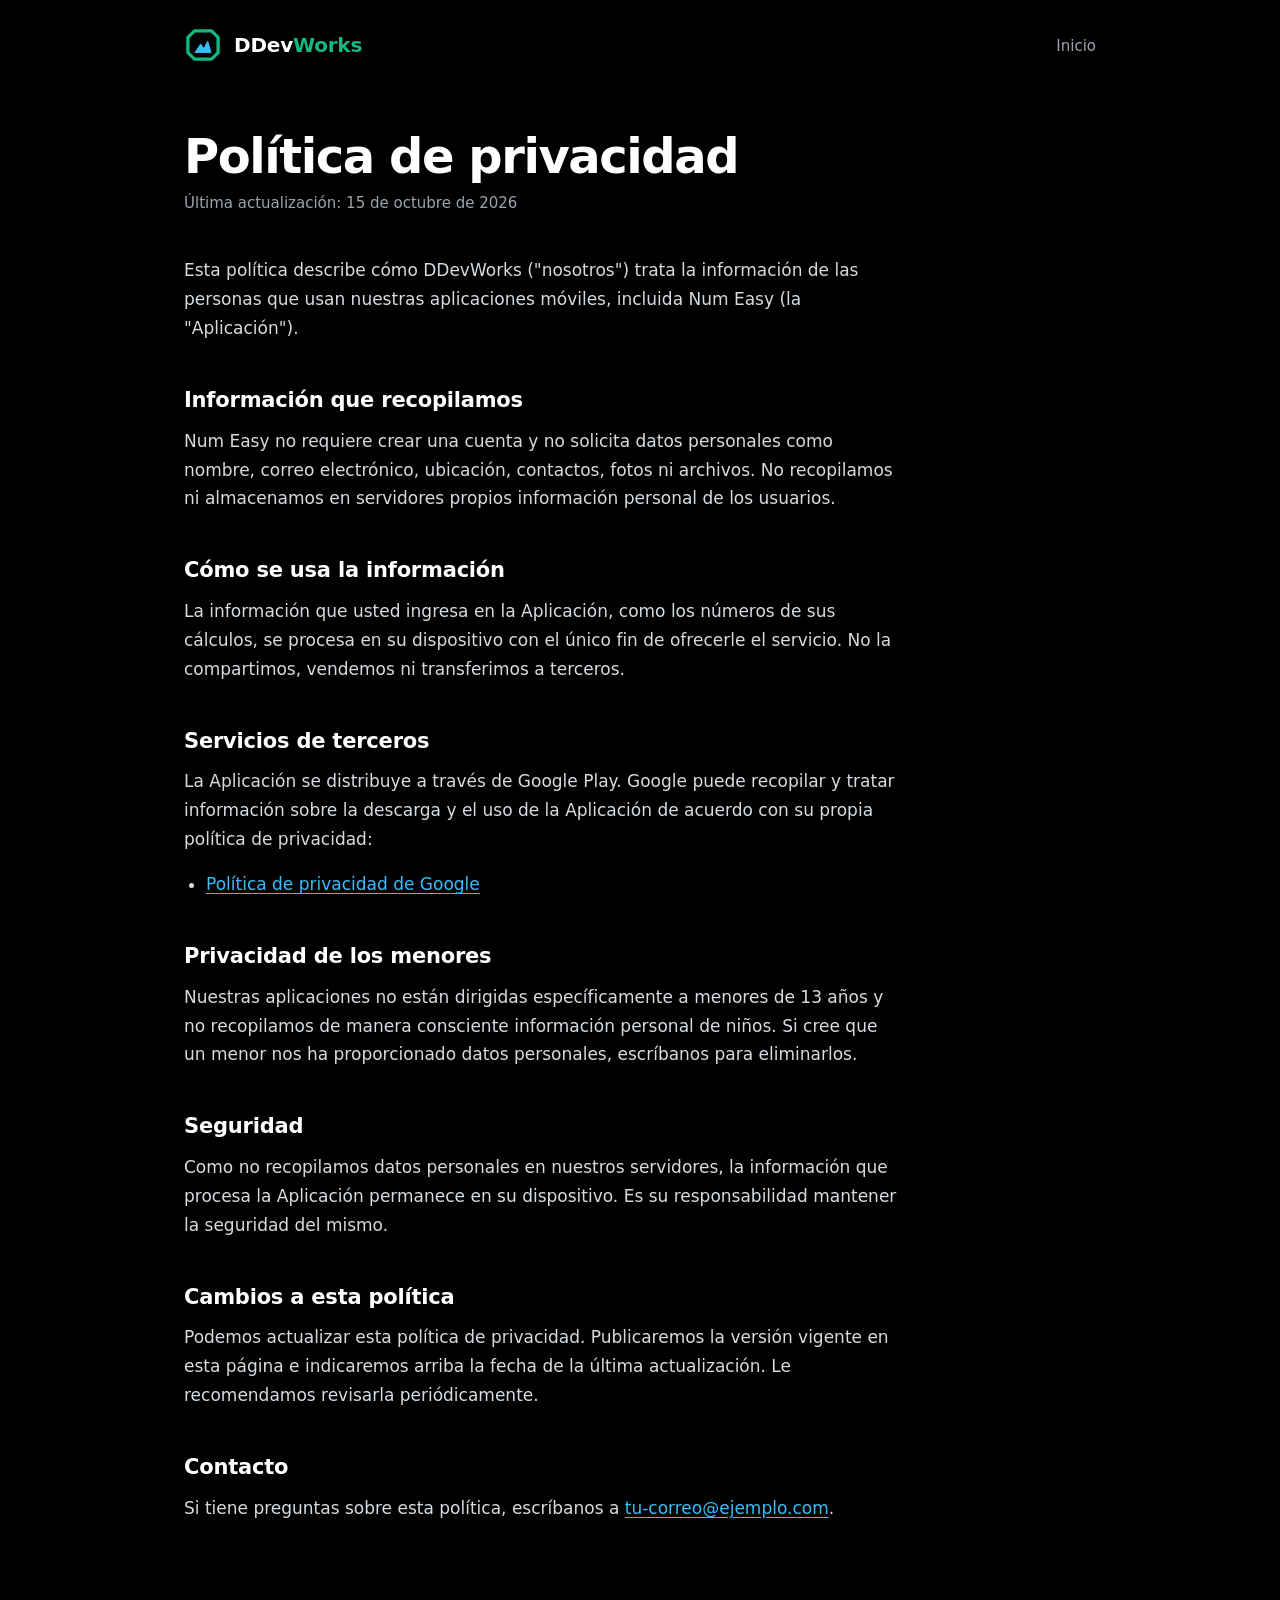
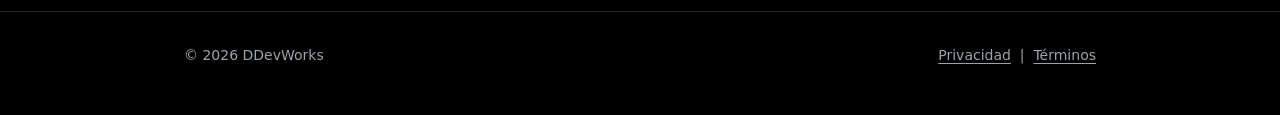
==== privacy.html @ 54e8f59b "Add files via upload" ====
<!DOCTYPE html>
<html lang="es">
<head>
<meta charset="utf-8">
<meta name="viewport" content="width=device-width, initial-scale=1">
<title>Política de privacidad | DDevWorks</title>
<meta name="description" content="Política de privacidad de las aplicaciones de DDevWorks, incluida Num Easy.">
<meta name="theme-color" content="#000000">
<link rel="icon" href="data:image/svg+xml,%3Csvg xmlns='http://www.w3.org/2000/svg' viewBox='-40 -36 80 72'%3E%3Crect x='-40' y='-36' width='80' height='72' fill='%23000'/%3E%3Cpath d='M-18,-30 H18 L32,-16 V16 L18,30 H-18 L-32,16 V-16 Z' fill='none' stroke='%2310B981' stroke-width='7' stroke-linejoin='round'/%3E%3Cpath d='M-17,16 L-5,-2 L2,8 L10,-8 L17,16 Z' fill='%2338BDF8' stroke='%2338BDF8' stroke-width='2' stroke-linejoin='round'/%3E%3C/svg%3E">
<style>
:root{--bg:#000;--fg:#fff;--muted:#9ba3ab;--em:#10B981;--sky:#38BDF8;--line:#23272b}
*{box-sizing:border-box}
html{-webkit-text-size-adjust:100%}
body{margin:0;background:var(--bg);color:var(--fg);font:17px/1.7 system-ui,-apple-system,"Segoe UI",Roboto,"Helvetica Neue",Arial,sans-serif}
a{color:var(--sky);text-underline-offset:3px}
a:focus-visible{outline:2px solid var(--sky);outline-offset:3px}
.wrap{max-width:960px;margin:0 auto;padding:0 24px}
header .wrap{display:flex;align-items:center;justify-content:space-between;gap:16px;padding-top:28px;padding-bottom:28px}
.brand{display:flex;align-items:center;gap:12px;color:var(--fg);text-decoration:none;font-weight:700;font-size:20px;letter-spacing:-.01em}
.brand b{color:var(--em);font-weight:700}
.brand svg{width:38px;height:34px;flex:none}
nav a{color:var(--muted);text-decoration:none;font-size:15px}
nav a:hover{color:var(--fg)}
article{max-width:720px;padding:40px 0 72px}
h1{margin:0 0 8px;font-size:clamp(32px,6vw,48px);line-height:1.1;letter-spacing:-.03em}
.date{margin:0 0 40px;color:var(--muted);font-size:15px}
h2{margin:40px 0 8px;font-size:21px;letter-spacing:-.01em}
p,ul{margin:0 0 16px;color:#d6dbe0}
ul{padding-left:22px}
li{margin-bottom:6px}
footer{border-top:1px solid var(--line);padding:32px 0 48px;color:var(--muted);font-size:14px}
footer .wrap{display:flex;flex-wrap:wrap;justify-content:space-between;gap:12px 24px}
footer a{color:var(--muted)}
footer a:hover{color:var(--fg)}
</style>
</head>
<body>

<header>
  <div class="wrap">
    <a class="brand" href="index.html" aria-label="DDevWorks, inicio">
      <svg viewBox="-40 -36 80 72" aria-hidden="true"><path d="M-18,-30 H18 L32,-16 V16 L18,30 H-18 L-32,16 V-16 Z" fill="none" stroke="#10B981" stroke-width="7" stroke-linejoin="round"/><path d="M-17,16 L-5,-2 L2,8 L10,-8 L17,16 Z" fill="#38BDF8" stroke="#38BDF8" stroke-width="2" stroke-linejoin="round"/></svg>
      <span>DDev<b>Works</b></span>
    </a>
    <nav aria-label="Principal"><a href="index.html">Inicio</a></nav>
  </div>
</header>

<main class="wrap">
<article>
  <h1>Política de privacidad</h1>
  <p class="date">Última actualización: 15 de octubre de 2026</p>

  <p>Esta política describe cómo DDevWorks ("nosotros") trata la información de las personas que usan nuestras aplicaciones móviles, incluida Num Easy (la "Aplicación").</p>

  <h2>Información que recopilamos</h2>
  <p>Num Easy no requiere crear una cuenta y no solicita datos personales como nombre, correo electrónico, ubicación, contactos, fotos ni archivos. No recopilamos ni almacenamos en servidores propios información personal de los usuarios.</p>

  <h2>Cómo se usa la información</h2>
  <p>La información que usted ingresa en la Aplicación, como los números de sus cálculos, se procesa en su dispositivo con el único fin de ofrecerle el servicio. No la compartimos, vendemos ni transferimos a terceros.</p>

  <h2>Servicios de terceros</h2>
  <p>La Aplicación se distribuye a través de Google Play. Google puede recopilar y tratar información sobre la descarga y el uso de la Aplicación de acuerdo con su propia política de privacidad:</p>
  <ul>
    <li><a href="https://policies.google.com/privacy" rel="noopener">Política de privacidad de Google</a></li>
  </ul>

  <h2>Privacidad de los menores</h2>
  <p>Nuestras aplicaciones no están dirigidas específicamente a menores de 13 años y no recopilamos de manera consciente información personal de niños. Si cree que un menor nos ha proporcionado datos personales, escríbanos para eliminarlos.</p>

  <h2>Seguridad</h2>
  <p>Como no recopilamos datos personales en nuestros servidores, la información que procesa la Aplicación permanece en su dispositivo. Es su responsabilidad mantener la seguridad del mismo.</p>

  <h2>Cambios a esta política</h2>
  <p>Podemos actualizar esta política de privacidad. Publicaremos la versión vigente en esta página e indicaremos arriba la fecha de la última actualización. Le recomendamos revisarla periódicamente.</p>

  <h2>Contacto</h2>
  <p>Si tiene preguntas sobre esta política, escríbanos a <a href="mailto:tu-correo@ejemplo.com">tu-correo@ejemplo.com</a>.</p>
</article>
</main>

<footer>
  <div class="wrap">
    <span>&copy; 2026 DDevWorks</span>
    <span><a href="privacy.html">Privacidad</a> &nbsp;|&nbsp; <a href="terms.html">Términos</a></span>
  </div>
</footer>

</body>
</html>
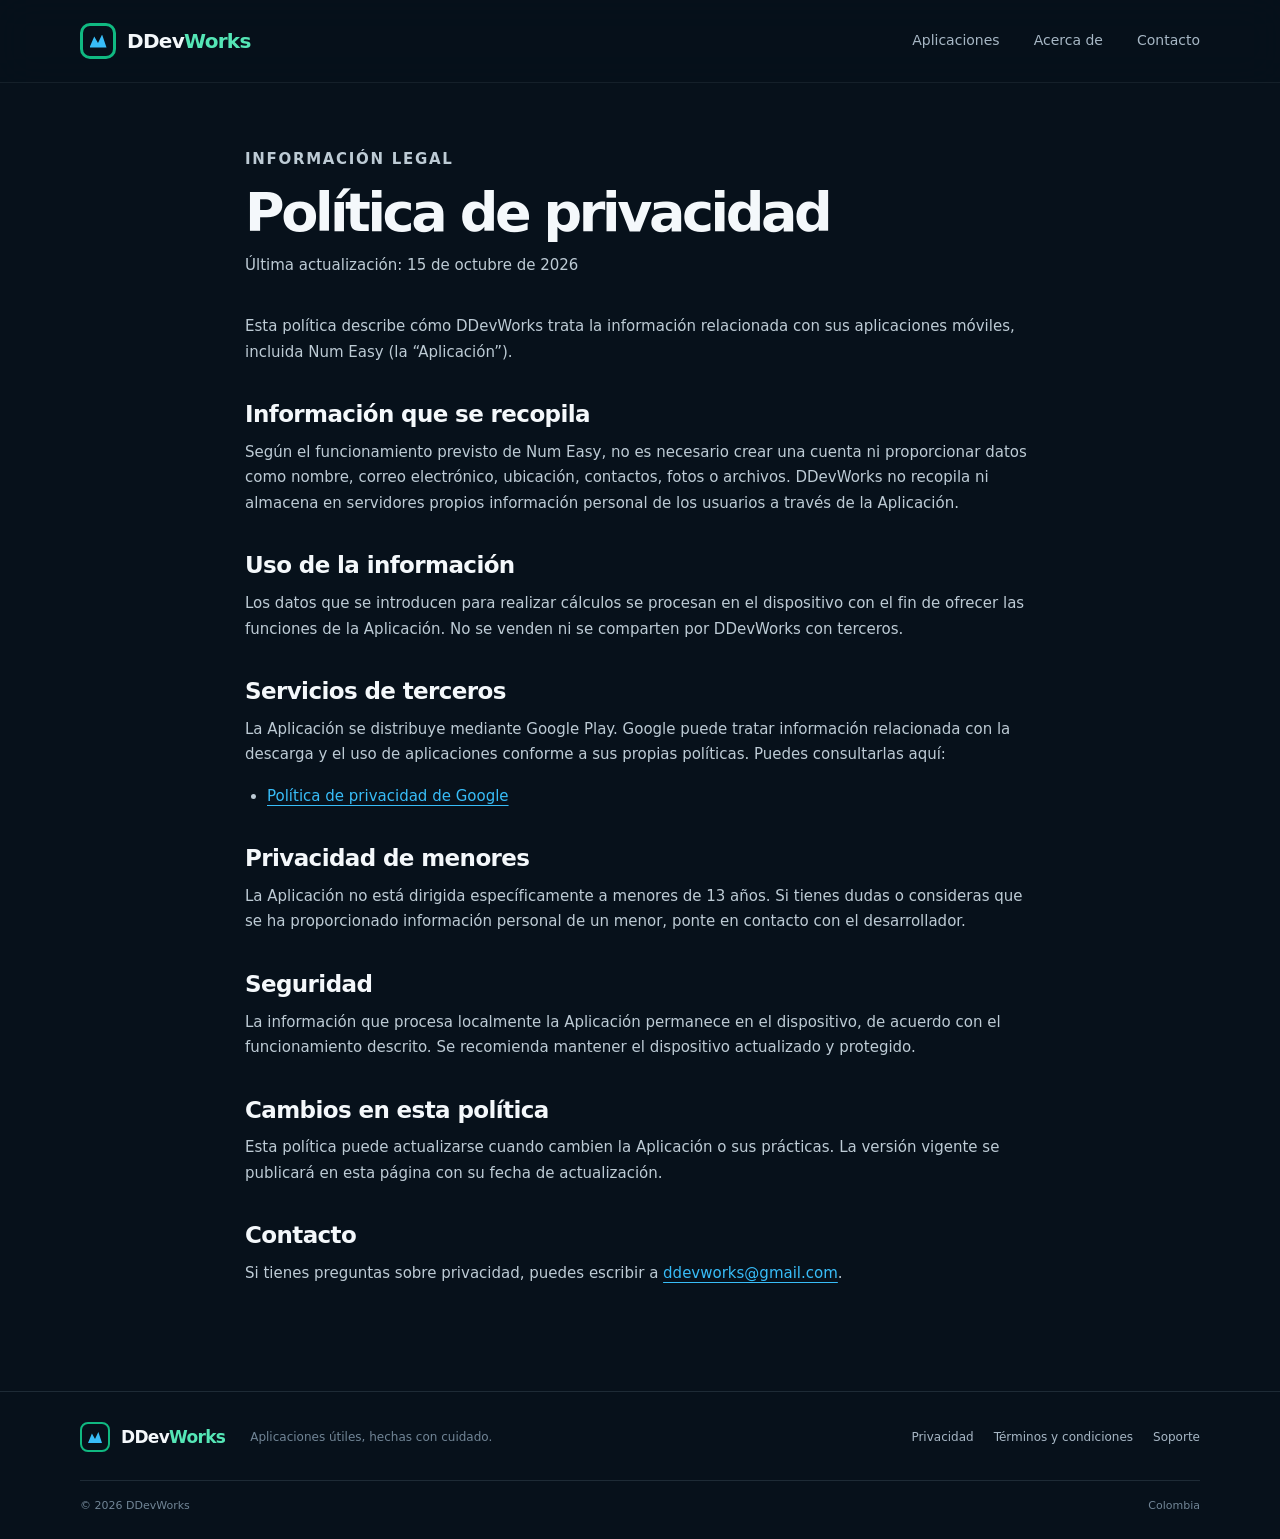
==== commit 1bd4b993: "Add files via upload" ====
--- a/privacy.html
+++ b/privacy.html
@@ -1,90 +1,42 @@
-<!DOCTYPE html>
+<!doctype html>
 <html lang="es">
 <head>
-<meta charset="utf-8">
-<meta name="viewport" content="width=device-width, initial-scale=1">
-<title>Política de privacidad | DDevWorks</title>
-<meta name="description" content="Política de privacidad de las aplicaciones de DDevWorks, incluida Num Easy.">
-<meta name="theme-color" content="#000000">
-<link rel="icon" href="data:image/svg+xml,%3Csvg xmlns='http://www.w3.org/2000/svg' viewBox='-40 -36 80 72'%3E%3Crect x='-40' y='-36' width='80' height='72' fill='%23000'/%3E%3Cpath d='M-18,-30 H18 L32,-16 V16 L18,30 H-18 L-32,16 V-16 Z' fill='none' stroke='%2310B981' stroke-width='7' stroke-linejoin='round'/%3E%3Cpath d='M-17,16 L-5,-2 L2,8 L10,-8 L17,16 Z' fill='%2338BDF8' stroke='%2338BDF8' stroke-width='2' stroke-linejoin='round'/%3E%3C/svg%3E">
-<style>
-:root{--bg:#000;--fg:#fff;--muted:#9ba3ab;--em:#10B981;--sky:#38BDF8;--line:#23272b}
-*{box-sizing:border-box}
-html{-webkit-text-size-adjust:100%}
-body{margin:0;background:var(--bg);color:var(--fg);font:17px/1.7 system-ui,-apple-system,"Segoe UI",Roboto,"Helvetica Neue",Arial,sans-serif}
-a{color:var(--sky);text-underline-offset:3px}
-a:focus-visible{outline:2px solid var(--sky);outline-offset:3px}
-.wrap{max-width:960px;margin:0 auto;padding:0 24px}
-header .wrap{display:flex;align-items:center;justify-content:space-between;gap:16px;padding-top:28px;padding-bottom:28px}
-.brand{display:flex;align-items:center;gap:12px;color:var(--fg);text-decoration:none;font-weight:700;font-size:20px;letter-spacing:-.01em}
-.brand b{color:var(--em);font-weight:700}
-.brand svg{width:38px;height:34px;flex:none}
-nav a{color:var(--muted);text-decoration:none;font-size:15px}
-nav a:hover{color:var(--fg)}
-article{max-width:720px;padding:40px 0 72px}
-h1{margin:0 0 8px;font-size:clamp(32px,6vw,48px);line-height:1.1;letter-spacing:-.03em}
-.date{margin:0 0 40px;color:var(--muted);font-size:15px}
-h2{margin:40px 0 8px;font-size:21px;letter-spacing:-.01em}
-p,ul{margin:0 0 16px;color:#d6dbe0}
-ul{padding-left:22px}
-li{margin-bottom:6px}
-footer{border-top:1px solid var(--line);padding:32px 0 48px;color:var(--muted);font-size:14px}
-footer .wrap{display:flex;flex-wrap:wrap;justify-content:space-between;gap:12px 24px}
-footer a{color:var(--muted)}
-footer a:hover{color:var(--fg)}
-</style>
+  <meta charset="utf-8">
+  <meta name="viewport" content="width=device-width, initial-scale=1">
+  <meta name="theme-color" content="#07111b">
+  <meta name="description" content="Política de privacidad de Num Easy y DDevWorks.">
+  <title>Política de privacidad — DDevWorks</title>
+  <link rel="icon" href="assets/img/favicon.svg" type="image/svg+xml">
+  <link rel="stylesheet" href="assets/css/styles.css">
+  <script src="assets/js/main.js" defer></script>
 </head>
 <body>
-
-<header>
-  <div class="wrap">
-    <a class="brand" href="index.html" aria-label="DDevWorks, inicio">
-      <svg viewBox="-40 -36 80 72" aria-hidden="true"><path d="M-18,-30 H18 L32,-16 V16 L18,30 H-18 L-32,16 V-16 Z" fill="none" stroke="#10B981" stroke-width="7" stroke-linejoin="round"/><path d="M-17,16 L-5,-2 L2,8 L10,-8 L17,16 Z" fill="#38BDF8" stroke="#38BDF8" stroke-width="2" stroke-linejoin="round"/></svg>
-      <span>DDev<b>Works</b></span>
-    </a>
-    <nav aria-label="Principal"><a href="index.html">Inicio</a></nav>
-  </div>
-</header>
-
-<main class="wrap">
-<article>
-  <h1>Política de privacidad</h1>
-  <p class="date">Última actualización: 15 de octubre de 2026</p>
-
-  <p>Esta política describe cómo DDevWorks ("nosotros") trata la información de las personas que usan nuestras aplicaciones móviles, incluida Num Easy (la "Aplicación").</p>
-
-  <h2>Información que recopilamos</h2>
-  <p>Num Easy no requiere crear una cuenta y no solicita datos personales como nombre, correo electrónico, ubicación, contactos, fotos ni archivos. No recopilamos ni almacenamos en servidores propios información personal de los usuarios.</p>
-
-  <h2>Cómo se usa la información</h2>
-  <p>La información que usted ingresa en la Aplicación, como los números de sus cálculos, se procesa en su dispositivo con el único fin de ofrecerle el servicio. No la compartimos, vendemos ni transferimos a terceros.</p>
-
-  <h2>Servicios de terceros</h2>
-  <p>La Aplicación se distribuye a través de Google Play. Google puede recopilar y tratar información sobre la descarga y el uso de la Aplicación de acuerdo con su propia política de privacidad:</p>
-  <ul>
-    <li><a href="https://policies.google.com/privacy" rel="noopener">Política de privacidad de Google</a></li>
-  </ul>
-
-  <h2>Privacidad de los menores</h2>
-  <p>Nuestras aplicaciones no están dirigidas específicamente a menores de 13 años y no recopilamos de manera consciente información personal de niños. Si cree que un menor nos ha proporcionado datos personales, escríbanos para eliminarlos.</p>
-
-  <h2>Seguridad</h2>
-  <p>Como no recopilamos datos personales en nuestros servidores, la información que procesa la Aplicación permanece en su dispositivo. Es su responsabilidad mantener la seguridad del mismo.</p>
-
-  <h2>Cambios a esta política</h2>
-  <p>Podemos actualizar esta política de privacidad. Publicaremos la versión vigente en esta página e indicaremos arriba la fecha de la última actualización. Le recomendamos revisarla periódicamente.</p>
-
-  <h2>Contacto</h2>
-  <p>Si tiene preguntas sobre esta política, escríbanos a <a href="mailto:tu-correo@ejemplo.com">tu-correo@ejemplo.com</a>.</p>
-</article>
-</main>
-
-<footer>
-  <div class="wrap">
-    <span>&copy; 2026 DDevWorks</span>
-    <span><a href="privacy.html">Privacidad</a> &nbsp;|&nbsp; <a href="terms.html">Términos</a></span>
-  </div>
-</footer>
-
+  <a class="skip-link" href="#contenido">Saltar al contenido</a>
+  <header class="site-header"><div class="container header-inner">
+    <a class="brand" href="index.html"><span class="brand-mark" aria-hidden="true"><span></span></span><span>DDev<span class="brand-accent">Works</span></span></a>
+    <button class="menu-toggle" type="button" aria-expanded="false" aria-controls="site-nav"><span class="sr-only">Abrir menú</span><span class="menu-lines" aria-hidden="true"></span></button>
+    <nav class="site-nav" id="site-nav" aria-label="Navegación principal"><a href="index.html#aplicaciones">Aplicaciones</a><a href="index.html#acerca">Acerca de</a><a href="index.html#contacto">Contacto</a></nav>
+  </div></header>
+  <main id="contenido" class="page-main"><div class="container"><article class="legal-article">
+    <p class="eyebrow">INFORMACIÓN LEGAL</p><h1>Política de privacidad</h1>
+    <p class="legal-date">Última actualización: 15 de octubre de 2026</p>
+    <p>Esta política describe cómo DDevWorks trata la información relacionada con sus aplicaciones móviles, incluida Num Easy (la “Aplicación”).</p>
+    <h2>Información que se recopila</h2>
+    <p>Según el funcionamiento previsto de Num Easy, no es necesario crear una cuenta ni proporcionar datos como nombre, correo electrónico, ubicación, contactos, fotos o archivos. DDevWorks no recopila ni almacena en servidores propios información personal de los usuarios a través de la Aplicación.</p>
+    <h2>Uso de la información</h2>
+    <p>Los datos que se introducen para realizar cálculos se procesan en el dispositivo con el fin de ofrecer las funciones de la Aplicación. No se venden ni se comparten por DDevWorks con terceros.</p>
+    <h2>Servicios de terceros</h2>
+    <p>La Aplicación se distribuye mediante Google Play. Google puede tratar información relacionada con la descarga y el uso de aplicaciones conforme a sus propias políticas. Puedes consultarlas aquí:</p>
+    <ul><li><a href="https://policies.google.com/privacy" target="_blank" rel="noopener noreferrer">Política de privacidad de Google</a></li></ul>
+    <h2>Privacidad de menores</h2>
+    <p>La Aplicación no está dirigida específicamente a menores de 13 años. Si tienes dudas o consideras que se ha proporcionado información personal de un menor, ponte en contacto con el desarrollador.</p>
+    <h2>Seguridad</h2>
+    <p>La información que procesa localmente la Aplicación permanece en el dispositivo, de acuerdo con el funcionamiento descrito. Se recomienda mantener el dispositivo actualizado y protegido.</p>
+    <h2>Cambios en esta política</h2>
+    <p>Esta política puede actualizarse cuando cambien la Aplicación o sus prácticas. La versión vigente se publicará en esta página con su fecha de actualización.</p>
+    <h2>Contacto</h2>
+    <p>Si tienes preguntas sobre privacidad, puedes escribir a <a href="mailto:ddevworks@gmail.com">ddevworks@gmail.com</a>.</p>
+  </article></div></main>
+  <footer class="site-footer"><div class="container footer-main"><a class="brand footer-brand" href="index.html"><span class="brand-mark" aria-hidden="true"><span></span></span><span>DDev<span class="brand-accent">Works</span></span></a><p>Aplicaciones útiles, hechas con cuidado.</p><nav aria-label="Enlaces legales"><a href="privacy.html">Privacidad</a><a href="terms.html">Términos y condiciones</a><a href="mailto:ddevworks@gmail.com">Soporte</a></nav></div><div class="container footer-bottom"><span>© <span data-current-year>2026</span> DDevWorks</span><span>Colombia</span></div></footer>
 </body>
-</html>
+</html>
--- a/assets/css/styles.css
+++ b/assets/css/styles.css
@@ -0,0 +1,182 @@
+:root {
+  color-scheme: dark;
+  --bg: #07111b;
+  --bg-soft: #0b1824;
+  --surface: #0e1d2a;
+  --surface-raised: #122536;
+  --text: #f4f8fb;
+  --muted: #a7b7c5;
+  --subtle: #718596;
+  --green: #10b981;
+  --green-light: #55e6b6;
+  --blue: #38bdf8;
+  --line: rgba(183, 211, 230, .13);
+  --radius: 24px;
+  --shadow: 0 24px 70px rgba(0, 0, 0, .24);
+}
+* { box-sizing: border-box; }
+html { scroll-behavior: smooth; scroll-padding-top: 90px; }
+body { margin: 0; background: var(--bg); color: var(--text); font: 16px/1.7 system-ui, -apple-system, BlinkMacSystemFont, "Segoe UI", sans-serif; -webkit-font-smoothing: antialiased; }
+a { color: inherit; text-underline-offset: 4px; }
+a:focus-visible, button:focus-visible { outline: 3px solid var(--blue); outline-offset: 4px; }
+button, a { -webkit-tap-highlight-color: transparent; }
+.container { width: min(1120px, calc(100% - 48px)); margin-inline: auto; }
+.skip-link { position: absolute; top: -60px; left: 16px; z-index: 100; padding: 10px 14px; background: var(--green); color: #04120d; border-radius: 8px; }
+.skip-link:focus { top: 12px; }
+.sr-only { position: absolute; width: 1px; height: 1px; padding: 0; margin: -1px; overflow: hidden; clip: rect(0,0,0,0); white-space: nowrap; border: 0; }
+.site-header { position: sticky; z-index: 20; top: 0; background: rgba(7,17,27,.84); border-bottom: 1px solid rgba(183,211,230,.08); backdrop-filter: blur(18px); }
+.header-inner { min-height: 82px; display: flex; align-items: center; justify-content: space-between; gap: 24px; }
+.brand { display: inline-flex; align-items: center; gap: 11px; text-decoration: none; font-size: 20px; font-weight: 750; letter-spacing: -.7px; }
+.brand-accent { color: var(--green-light); }
+.brand-mark { position: relative; display: inline-grid; place-items: center; width: 36px; height: 36px; border: 3px solid var(--green); border-radius: 10px; transform: rotate(0deg); flex: none; }
+.brand-mark span { width: 17px; height: 13px; background: var(--blue); clip-path: polygon(0 100%, 28% 15%, 50% 65%, 74% 0, 100% 100%); }
+.site-nav { display: flex; align-items: center; gap: 34px; }
+.site-nav a, .site-footer nav a { color: var(--muted); font-size: 14px; text-decoration: none; transition: color .2s ease; }
+.site-nav a:hover, .site-footer nav a:hover { color: var(--green-light); }
+.menu-toggle { display: none; }
+.hero { position: relative; overflow: hidden; padding: 94px 0 100px; background: radial-gradient(ellipse at 78% 45%, rgba(16,185,129,.08), transparent 36%), radial-gradient(ellipse at 20% 20%, rgba(56,189,248,.07), transparent 34%); }
+.hero-grid { display: grid; grid-template-columns: 1.05fr .95fr; align-items: center; gap: 48px; min-height: 430px; }
+.eyebrow { display: flex; align-items: center; gap: 9px; margin: 0 0 18px; color: var(--green-light); font-size: 11px; line-height: 1.5; font-weight: 800; letter-spacing: 1.7px; }
+.eyebrow-dot, .status-dot { width: 7px; height: 7px; border-radius: 50%; background: var(--green); box-shadow: 0 0 14px rgba(16,185,129,.7); }
+h1, h2, h3, p { margin-top: 0; }
+h1 { margin-bottom: 24px; font-size: clamp(42px, 5.3vw, 68px); line-height: 1.06; letter-spacing: -3.4px; font-weight: 780; }
+.text-gradient { color: var(--green-light); background: linear-gradient(100deg, var(--green-light), var(--blue)); -webkit-background-clip: text; background-clip: text; -webkit-text-fill-color: transparent; }
+.hero-lead { max-width: 530px; margin-bottom: 30px; color: var(--muted); font-size: 18px; line-height: 1.8; }
+.hero-actions { display: flex; flex-wrap: wrap; gap: 12px; }
+.button { display: inline-flex; min-height: 48px; align-items: center; justify-content: center; gap: 12px; padding: 12px 18px; border: 1px solid transparent; border-radius: 12px; font-size: 14px; font-weight: 750; text-decoration: none; transition: transform .2s ease, background .2s ease, border-color .2s ease; }
+.button:hover { transform: translateY(-2px); }
+.button-primary { color: #03140e; background: var(--green); box-shadow: 0 8px 24px rgba(16,185,129,.14); }
+.button-primary:hover { background: var(--green-light); }
+.button-secondary { color: var(--text); border-color: var(--line); background: rgba(255,255,255,.025); }
+.button-secondary:hover { border-color: rgba(56,189,248,.5); }
+.hero-note { display: flex; align-items: center; gap: 10px; margin-top: 32px; color: var(--subtle); font-size: 12px; }
+.status-dot { width: 6px; height: 6px; }
+.hero-art { min-height: 390px; display: grid; place-items: center; position: relative; isolation: isolate; }
+.art-glow { position: absolute; width: 280px; height: 280px; border-radius: 50%; background: linear-gradient(135deg, rgba(16,185,129,.16), rgba(56,189,248,.13)); filter: blur(36px); z-index: -1; }
+.orbit { position: absolute; width: 350px; height: 350px; border: 1px solid rgba(117,181,205,.15); border-radius: 50%; transform: rotate(-24deg) scaleY(.68); }
+.orbit-two { width: 420px; height: 420px; transform: rotate(55deg) scaleY(.68); border-color: rgba(16,185,129,.12); }
+.logo-tile { display: flex; flex-direction: column; align-items: center; justify-content: center; width: 245px; height: 260px; border: 1px solid rgba(182,220,235,.2); border-radius: 30px; background: linear-gradient(145deg, rgba(19,43,58,.96), rgba(9,24,35,.96)); box-shadow: var(--shadow), inset 0 1px rgba(255,255,255,.05); transform: rotate(-4deg); }
+.brand-mark-large { width: 82px; height: 82px; border-width: 6px; border-radius: 22px; box-shadow: 0 0 35px rgba(16,185,129,.13); }
+.brand-mark-large span { width: 42px; height: 33px; }
+.tile-wordmark { margin-top: 20px; font-size: 25px; font-weight: 800; letter-spacing: -1px; }
+.tile-wordmark span { color: var(--green-light); }
+.logo-tile p { margin: 2px 0 0; color: var(--subtle); font-size: 12px; }
+.float-chip { position: absolute; display: inline-flex; align-items: center; gap: 8px; padding: 10px 13px; color: #dce9f0; border: 1px solid rgba(181,214,230,.16); border-radius: 12px; background: #102331; box-shadow: 0 12px 35px rgba(0,0,0,.18); font-size: 12px; font-weight: 650; }
+.float-chip span { color: var(--blue); font-size: 17px; }
+.chip-code { top: 48px; left: 2px; transform: rotate(-5deg); }
+.chip-mobile { right: 0; bottom: 54px; transform: rotate(5deg); }
+.chip-spark { top: 65px; right: 38px; color: var(--green-light); font-size: 26px; border: 0; background: transparent; box-shadow: none; }
+.section { padding: 90px 0; border-top: 1px solid var(--line); }
+.apps-section { background: linear-gradient(180deg, rgba(12,29,42,.56), transparent); }
+.section-heading { display: flex; align-items: end; justify-content: space-between; gap: 30px; margin-bottom: 32px; }
+.section-heading .eyebrow { margin-bottom: 9px; }
+h2 { margin-bottom: 0; font-size: clamp(30px, 4vw, 42px); line-height: 1.16; letter-spacing: -1.7px; }
+.section-heading > p { max-width: 390px; margin-bottom: 4px; color: var(--muted); font-size: 14px; }
+.app-card { display: grid; grid-template-columns: .78fr 1.22fr; overflow: hidden; border: 1px solid var(--line); border-radius: var(--radius); background: var(--surface); box-shadow: var(--shadow); }
+.app-visual { display: flex; flex-direction: column; align-items: center; justify-content: center; min-height: 330px; gap: 25px; background: radial-gradient(circle at 50% 40%, rgba(16,185,129,.15), transparent 45%), linear-gradient(145deg, #102b37, #0b1926); border-right: 1px solid var(--line); }
+.num-icon { position: relative; display: grid; place-items: center; width: 130px; height: 130px; border: 3px solid var(--green); border-radius: 33px; background: #091a25; box-shadow: 0 16px 50px rgba(0,0,0,.25), 0 0 40px rgba(16,185,129,.08); }
+.num-symbol { font-size: 32px; font-weight: 850; letter-spacing: -2px; }
+.num-symbol span { color: var(--blue); }
+.num-orbit { position: absolute; inset: -13px; border: 1px dashed rgba(56,189,248,.35); border-radius: 40px; transform: rotate(12deg); }
+.visual-caption { color: var(--subtle); font-size: 11px; letter-spacing: 1.2px; text-transform: uppercase; }
+.app-details { padding: clamp(28px, 5vw, 54px); align-self: center; }
+.app-meta { display: flex; flex-wrap: wrap; gap: 8px; margin-bottom: 22px; }
+.tag { display: inline-flex; align-items: center; gap: 7px; padding: 5px 9px; border: 1px solid var(--line); border-radius: 100px; color: var(--muted); font-size: 10px; font-weight: 700; }
+.tag-live { color: var(--green-light); border-color: rgba(16,185,129,.24); background: rgba(16,185,129,.06); }
+.tag-live span { width: 6px; height: 6px; border-radius: 50%; background: var(--green); }
+.app-details h3 { margin-bottom: 12px; font-size: 32px; letter-spacing: -1px; }
+.app-description { max-width: 510px; margin-bottom: 26px; color: var(--muted); font-size: 15px; }
+.app-links { display: flex; flex-wrap: wrap; align-items: center; gap: 16px; }
+.text-link { color: var(--blue); font-size: 13px; font-weight: 700; text-decoration: none; }
+.text-link:hover { color: var(--green-light); }
+.about-section { background: var(--bg); }
+.about-grid { display: grid; grid-template-columns: 1fr 1fr; gap: 70px; align-items: start; }
+.about-grid .eyebrow { margin-bottom: 16px; }
+.about-copy { padding-top: 7px; }
+.about-copy p { color: var(--muted); font-size: 15px; }
+.about-copy strong { color: var(--text); }
+.about-copy .text-link { display: inline-block; margin-top: 6px; }
+.contact-section { padding: 10px 0 90px; }
+.contact-panel { display: flex; align-items: center; gap: 25px; padding: 36px 40px; border: 1px solid rgba(56,189,248,.2); border-radius: var(--radius); background: radial-gradient(ellipse at 0 0, rgba(16,185,129,.12), transparent 50%), var(--surface); }
+.contact-icon { display: grid; place-items: center; width: 55px; height: 55px; flex: none; border: 1px solid rgba(16,185,129,.25); border-radius: 16px; color: var(--green-light); background: rgba(16,185,129,.08); font-size: 24px; }
+.contact-copy { flex: 1; }
+.contact-copy .eyebrow { margin-bottom: 6px; }
+.contact-copy h2 { margin-bottom: 8px; font-size: 29px; }
+.contact-copy > p:last-child { max-width: 510px; margin-bottom: 0; color: var(--muted); font-size: 13px; }
+.button-light { color: #06141e; background: var(--blue); white-space: nowrap; }
+.button-light:hover { background: #8bdcff; }
+.site-footer { border-top: 1px solid var(--line); }
+.footer-main { display: flex; align-items: center; gap: 25px; padding-top: 30px; padding-bottom: 28px; }
+.footer-brand { font-size: 17px; }
+.footer-brand .brand-mark { width: 30px; height: 30px; border-radius: 8px; border-width: 2px; }
+.footer-brand .brand-mark span { width: 14px; height: 11px; }
+.footer-main > p { margin: 0; color: var(--subtle); font-size: 12px; }
+.site-footer nav { display: flex; flex-wrap: wrap; gap: 20px; margin-left: auto; }
+.site-footer nav a { font-size: 12px; }
+.footer-bottom { display: flex; justify-content: space-between; gap: 20px; padding-top: 16px; padding-bottom: 23px; border-top: 1px solid var(--line); color: var(--subtle); font-size: 11px; }
+.page-main { min-height: 65vh; padding: 65px 0 90px; }
+.legal-article { max-width: 790px; margin: 0 auto; }
+.legal-article .eyebrow { margin-bottom: 13px; }
+.legal-article h1 { margin-bottom: 12px; font-size: clamp(36px, 5vw, 54px); }
+.legal-date { margin-bottom: 36px; color: var(--subtle); font-size: 13px; }
+.legal-article h2 { margin: 36px 0 12px; font-size: 23px; letter-spacing: -.6px; }
+.legal-article p, .legal-article li { color: #bdcbd5; font-size: 15px; }
+.legal-article ul { padding-left: 22px; }
+.legal-article a { color: var(--blue); }
+@media (max-width: 850px) {
+  .hero { padding: 70px 0 76px; }
+  .hero-grid { grid-template-columns: 1fr .8fr; gap: 20px; }
+  .hero-art { transform: scale(.88); }
+  .chip-code { left: -10px; }
+  .chip-mobile { right: -10px; }
+  .app-card { grid-template-columns: .7fr 1.3fr; }
+  .app-details { padding: 30px; }
+  .contact-panel { flex-wrap: wrap; }
+  .contact-copy { min-width: calc(100% - 90px); }
+  .button-light { margin-left: 80px; }
+  .footer-main { flex-wrap: wrap; }
+}
+@media (max-width: 620px) {
+  .container { width: min(100% - 36px, 520px); }
+  .header-inner { min-height: 70px; }
+  .brand { font-size: 19px; }
+  .menu-toggle { display: grid; place-items: center; width: 43px; height: 43px; border: 1px solid var(--line); border-radius: 12px; background: var(--surface); color: var(--text); cursor: pointer; }
+  .menu-lines, .menu-lines::before, .menu-lines::after { display: block; width: 18px; height: 2px; border-radius: 3px; background: currentColor; }
+  .menu-lines { position: relative; }
+  .menu-lines::before, .menu-lines::after { position: absolute; left: 0; content: ""; }
+  .menu-lines::before { top: -6px; }
+  .menu-lines::after { top: 6px; }
+  .site-nav { position: absolute; top: calc(100% + 1px); left: 0; right: 0; display: none; flex-direction: column; align-items: stretch; gap: 0; padding: 8px 18px 16px; border-bottom: 1px solid var(--line); background: #091722; }
+  .site-nav.is-open { display: flex; }
+  .site-nav a { padding: 12px 4px; }
+  .hero { padding: 58px 0 40px; }
+  .hero-grid { grid-template-columns: 1fr; gap: 20px; }
+  h1 { font-size: clamp(40px, 11vw, 57px); letter-spacing: -2.5px; }
+  .hero-lead { font-size: 16px; }
+  .hero-art { min-height: 315px; transform: scale(.82); margin: -14px 0 -24px; }
+  .section { padding: 62px 0; }
+  .section-heading { display: block; }
+  .section-heading > p { margin-top: 15px; }
+  .app-card { grid-template-columns: 1fr; }
+  .app-visual { min-height: 245px; border-right: 0; border-bottom: 1px solid var(--line); }
+  .num-icon { width: 105px; height: 105px; border-radius: 27px; }
+  .num-symbol { font-size: 28px; }
+  .app-details { padding: 27px 22px 30px; }
+  .app-details h3 { font-size: 29px; }
+  .app-links { align-items: flex-start; flex-direction: column; gap: 15px; }
+  .about-grid { grid-template-columns: 1fr; gap: 25px; }
+  .contact-section { padding: 0 0 62px; }
+  .contact-panel { align-items: flex-start; gap: 16px; padding: 25px 21px; }
+  .contact-icon { width: 45px; height: 45px; border-radius: 13px; }
+  .contact-copy { min-width: 0; width: calc(100% - 62px); }
+  .contact-copy h2 { font-size: 26px; }
+  .button-light { margin-left: 0; white-space: normal; }
+  .footer-main { align-items: flex-start; flex-direction: column; gap: 13px; }
+  .site-footer nav { margin-left: 0; gap: 12px 18px; }
+  .footer-bottom { flex-direction: column; gap: 5px; }
+  .page-main { padding: 48px 0 65px; }
+  .legal-article h1 { letter-spacing: -2px; }
+}
+@media (prefers-reduced-motion: reduce) {
+  *, *::before, *::after { scroll-behavior: auto !important; animation-duration: .01ms !important; transition-duration: .01ms !important; }
+}
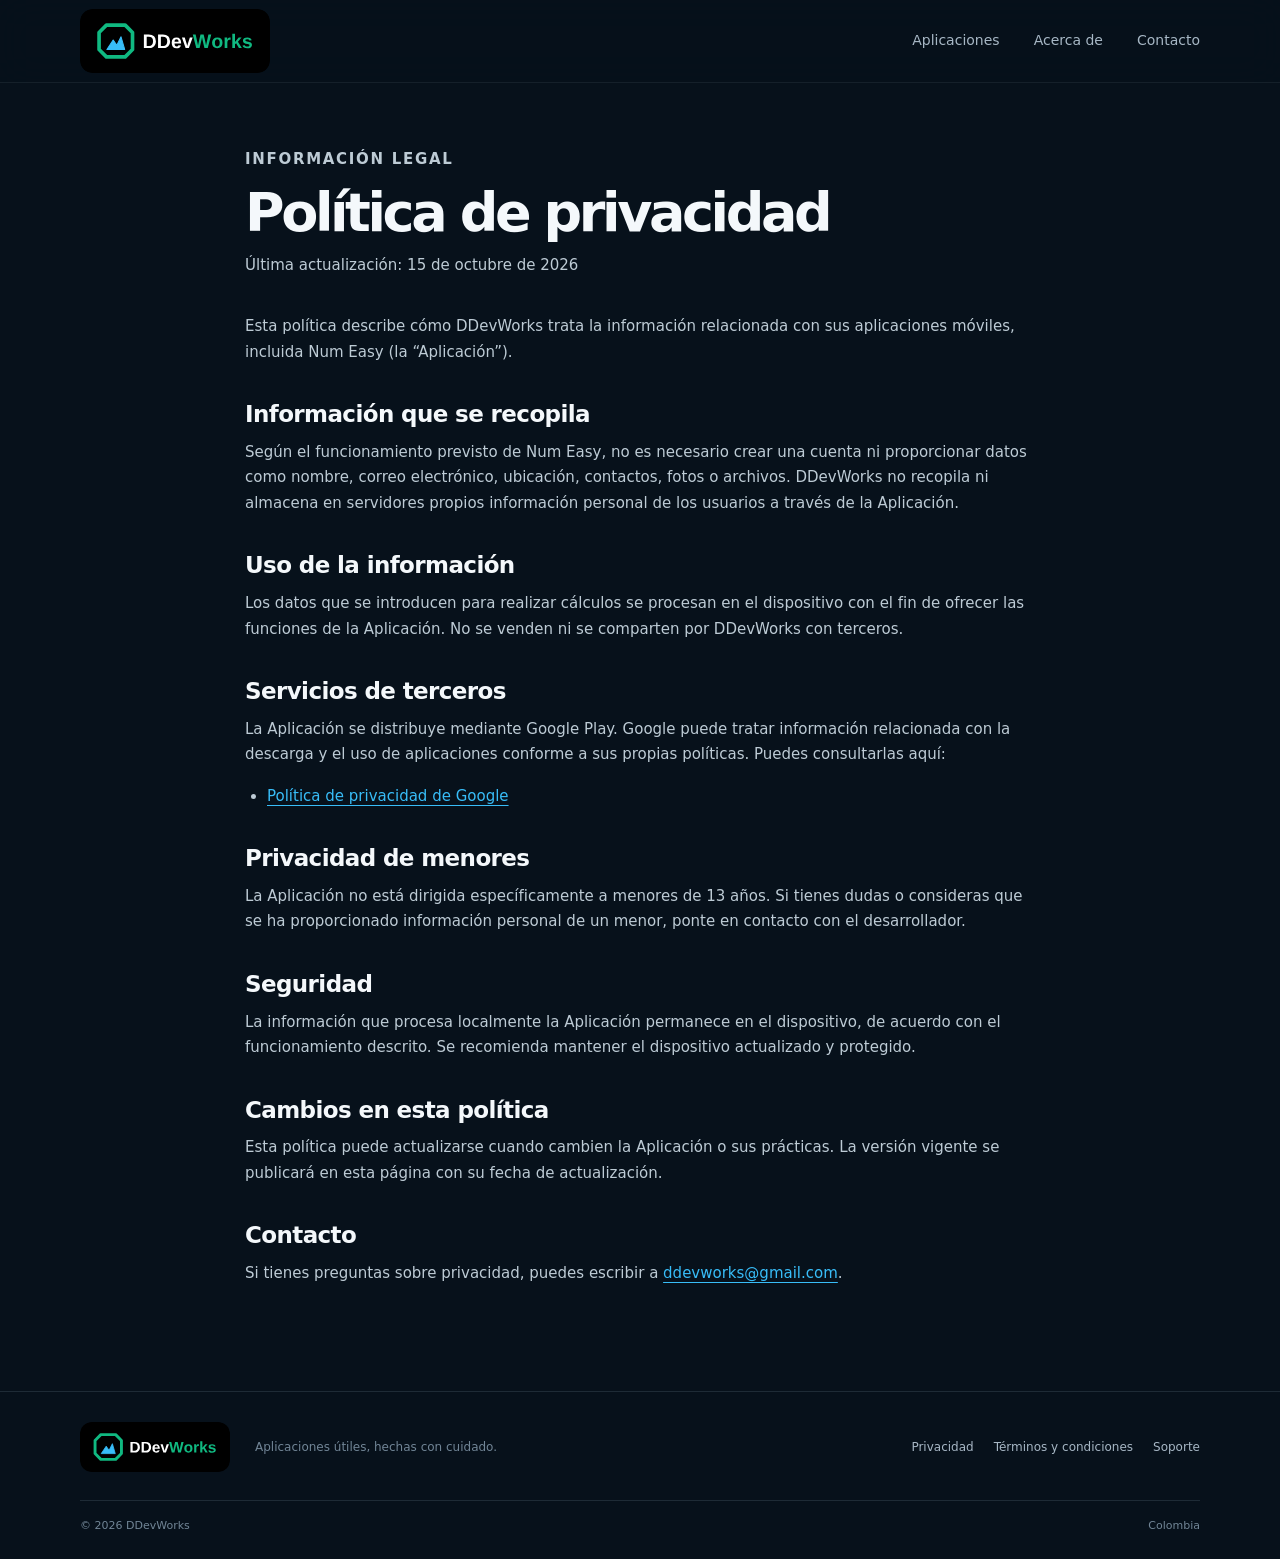
==== commit 012529b0: "Add files via upload" ====
--- a/privacy.html
+++ b/privacy.html
@@ -13,7 +13,7 @@
 <body>
   <a class="skip-link" href="#contenido">Saltar al contenido</a>
   <header class="site-header"><div class="container header-inner">
-    <a class="brand" href="index.html"><span class="brand-mark" aria-hidden="true"><span></span></span><span>DDev<span class="brand-accent">Works</span></span></a>
+    <a class="brand" href="index.html" aria-label="DDevWorks, inicio"><img class="brand-logo" src="assets/img/ddevworks-logo-completo-negro-puro.svg" alt="DDevWorks"></a>
     <button class="menu-toggle" type="button" aria-expanded="false" aria-controls="site-nav"><span class="sr-only">Abrir menú</span><span class="menu-lines" aria-hidden="true"></span></button>
     <nav class="site-nav" id="site-nav" aria-label="Navegación principal"><a href="index.html#aplicaciones">Aplicaciones</a><a href="index.html#acerca">Acerca de</a><a href="index.html#contacto">Contacto</a></nav>
   </div></header>
@@ -37,6 +37,6 @@
     <h2>Contacto</h2>
     <p>Si tienes preguntas sobre privacidad, puedes escribir a <a href="mailto:ddevworks@gmail.com">ddevworks@gmail.com</a>.</p>
   </article></div></main>
-  <footer class="site-footer"><div class="container footer-main"><a class="brand footer-brand" href="index.html"><span class="brand-mark" aria-hidden="true"><span></span></span><span>DDev<span class="brand-accent">Works</span></span></a><p>Aplicaciones útiles, hechas con cuidado.</p><nav aria-label="Enlaces legales"><a href="privacy.html">Privacidad</a><a href="terms.html">Términos y condiciones</a><a href="mailto:ddevworks@gmail.com">Soporte</a></nav></div><div class="container footer-bottom"><span>© <span data-current-year>2026</span> DDevWorks</span><span>Colombia</span></div></footer>
+  <footer class="site-footer"><div class="container footer-main"><a class="brand footer-brand" href="index.html" aria-label="DDevWorks, inicio"><img class="brand-logo footer-logo" src="assets/img/ddevworks-logo-completo-negro-puro.svg" alt="DDevWorks"></a><p>Aplicaciones útiles, hechas con cuidado.</p><nav aria-label="Enlaces legales"><a href="privacy.html">Privacidad</a><a href="terms.html">Términos y condiciones</a><a href="mailto:ddevworks@gmail.com">Soporte</a></nav></div><div class="container footer-bottom"><span>© <span data-current-year>2026</span> DDevWorks</span><span>Colombia</span></div></footer>
 </body>
 </html>
--- a/assets/css/styles.css
+++ b/assets/css/styles.css
@@ -26,7 +26,10 @@
 .sr-only { position: absolute; width: 1px; height: 1px; padding: 0; margin: -1px; overflow: hidden; clip: rect(0,0,0,0); white-space: nowrap; border: 0; }
 .site-header { position: sticky; z-index: 20; top: 0; background: rgba(7,17,27,.84); border-bottom: 1px solid rgba(183,211,230,.08); backdrop-filter: blur(18px); }
 .header-inner { min-height: 82px; display: flex; align-items: center; justify-content: space-between; gap: 24px; }
-.brand { display: inline-flex; align-items: center; gap: 11px; text-decoration: none; font-size: 20px; font-weight: 750; letter-spacing: -.7px; }
+.brand { display: inline-flex; align-items: center; gap: 11px; text-decoration: none; font-size: 20px; font-weight: 750; letter-spacing: -.7px; flex: none; }
+.brand-logo { display: block; width: clamp(150px, 18vw, 190px); height: auto; border-radius: 12px; transition: transform .25s ease, filter .25s ease; }
+.brand:hover .brand-logo { transform: translateY(-1px); filter: drop-shadow(0 5px 14px rgba(16,185,129,.12)); }
+.footer-logo { width: 150px; }
 .brand-accent { color: var(--green-light); }
 .brand-mark { position: relative; display: inline-grid; place-items: center; width: 36px; height: 36px; border: 3px solid var(--green); border-radius: 10px; transform: rotate(0deg); flex: none; }
 .brand-mark span { width: 17px; height: 13px; background: var(--blue); clip-path: polygon(0 100%, 28% 15%, 50% 65%, 74% 0, 100% 100%); }
@@ -55,12 +58,14 @@
 .art-glow { position: absolute; width: 280px; height: 280px; border-radius: 50%; background: linear-gradient(135deg, rgba(16,185,129,.16), rgba(56,189,248,.13)); filter: blur(36px); z-index: -1; }
 .orbit { position: absolute; width: 350px; height: 350px; border: 1px solid rgba(117,181,205,.15); border-radius: 50%; transform: rotate(-24deg) scaleY(.68); }
 .orbit-two { width: 420px; height: 420px; transform: rotate(55deg) scaleY(.68); border-color: rgba(16,185,129,.12); }
-.logo-tile { display: flex; flex-direction: column; align-items: center; justify-content: center; width: 245px; height: 260px; border: 1px solid rgba(182,220,235,.2); border-radius: 30px; background: linear-gradient(145deg, rgba(19,43,58,.96), rgba(9,24,35,.96)); box-shadow: var(--shadow), inset 0 1px rgba(255,255,255,.05); transform: rotate(-4deg); }
+.logo-tile { display: flex; flex-direction: column; align-items: center; justify-content: center; gap: 18px; width: min(360px, 90%); padding: 24px; border: 1px solid rgba(182,220,235,.2); border-radius: 30px; background: linear-gradient(145deg, rgba(19,43,58,.96), rgba(9,24,35,.96)); box-shadow: var(--shadow), inset 0 1px rgba(255,255,255,.05); transform: rotate(-3deg); animation: logo-float 6s ease-in-out infinite; }
+.hero-logo { display: block; width: 100%; max-width: 310px; height: auto; border-radius: 18px; box-shadow: 0 18px 55px rgba(0,0,0,.28); }
+@keyframes logo-float { 0%,100% { transform: translateY(0) rotate(-3deg); } 50% { transform: translateY(-10px) rotate(-1deg); } }
 .brand-mark-large { width: 82px; height: 82px; border-width: 6px; border-radius: 22px; box-shadow: 0 0 35px rgba(16,185,129,.13); }
 .brand-mark-large span { width: 42px; height: 33px; }
 .tile-wordmark { margin-top: 20px; font-size: 25px; font-weight: 800; letter-spacing: -1px; }
 .tile-wordmark span { color: var(--green-light); }
-.logo-tile p { margin: 2px 0 0; color: var(--subtle); font-size: 12px; }
+.logo-tile p { margin: 0; color: var(--subtle); font-size: 12px; text-align: center; letter-spacing: .04em; }
 .float-chip { position: absolute; display: inline-flex; align-items: center; gap: 8px; padding: 10px 13px; color: #dce9f0; border: 1px solid rgba(181,214,230,.16); border-radius: 12px; background: #102331; box-shadow: 0 12px 35px rgba(0,0,0,.18); font-size: 12px; font-weight: 650; }
 .float-chip span { color: var(--blue); font-size: 17px; }
 .chip-code { top: 48px; left: 2px; transform: rotate(-5deg); }
@@ -180,3 +185,13 @@
 @media (prefers-reduced-motion: reduce) {
   *, *::before, *::after { scroll-behavior: auto !important; animation-duration: .01ms !important; transition-duration: .01ms !important; }
 }
+
+/* Microinteracciones y entrada progresiva del contenido */
+html { scroll-behavior: smooth; }
+.button, .app-card, .contact-panel, .tag { transition: transform .22s ease, border-color .22s ease, box-shadow .22s ease, background-color .22s ease; }
+.button:hover { transform: translateY(-2px); }
+.app-card:hover { border-color: rgba(85,230,182,.32); box-shadow: 0 28px 75px rgba(0,0,0,.24); }
+.js-reveal { opacity: 0; transform: translateY(18px); transition: opacity .65s ease, transform .65s cubic-bezier(.2,.7,.2,1); }
+.js-reveal.is-visible { opacity: 1; transform: translateY(0); }
+@media (max-width: 560px) { .brand-logo { width: 148px; } .footer-logo { width: 145px; } .logo-tile { width: min(320px, 94%); } }
+@media (prefers-reduced-motion: reduce) { .logo-tile { animation: none; } .js-reveal { opacity: 1; transform: none; transition: none; } }
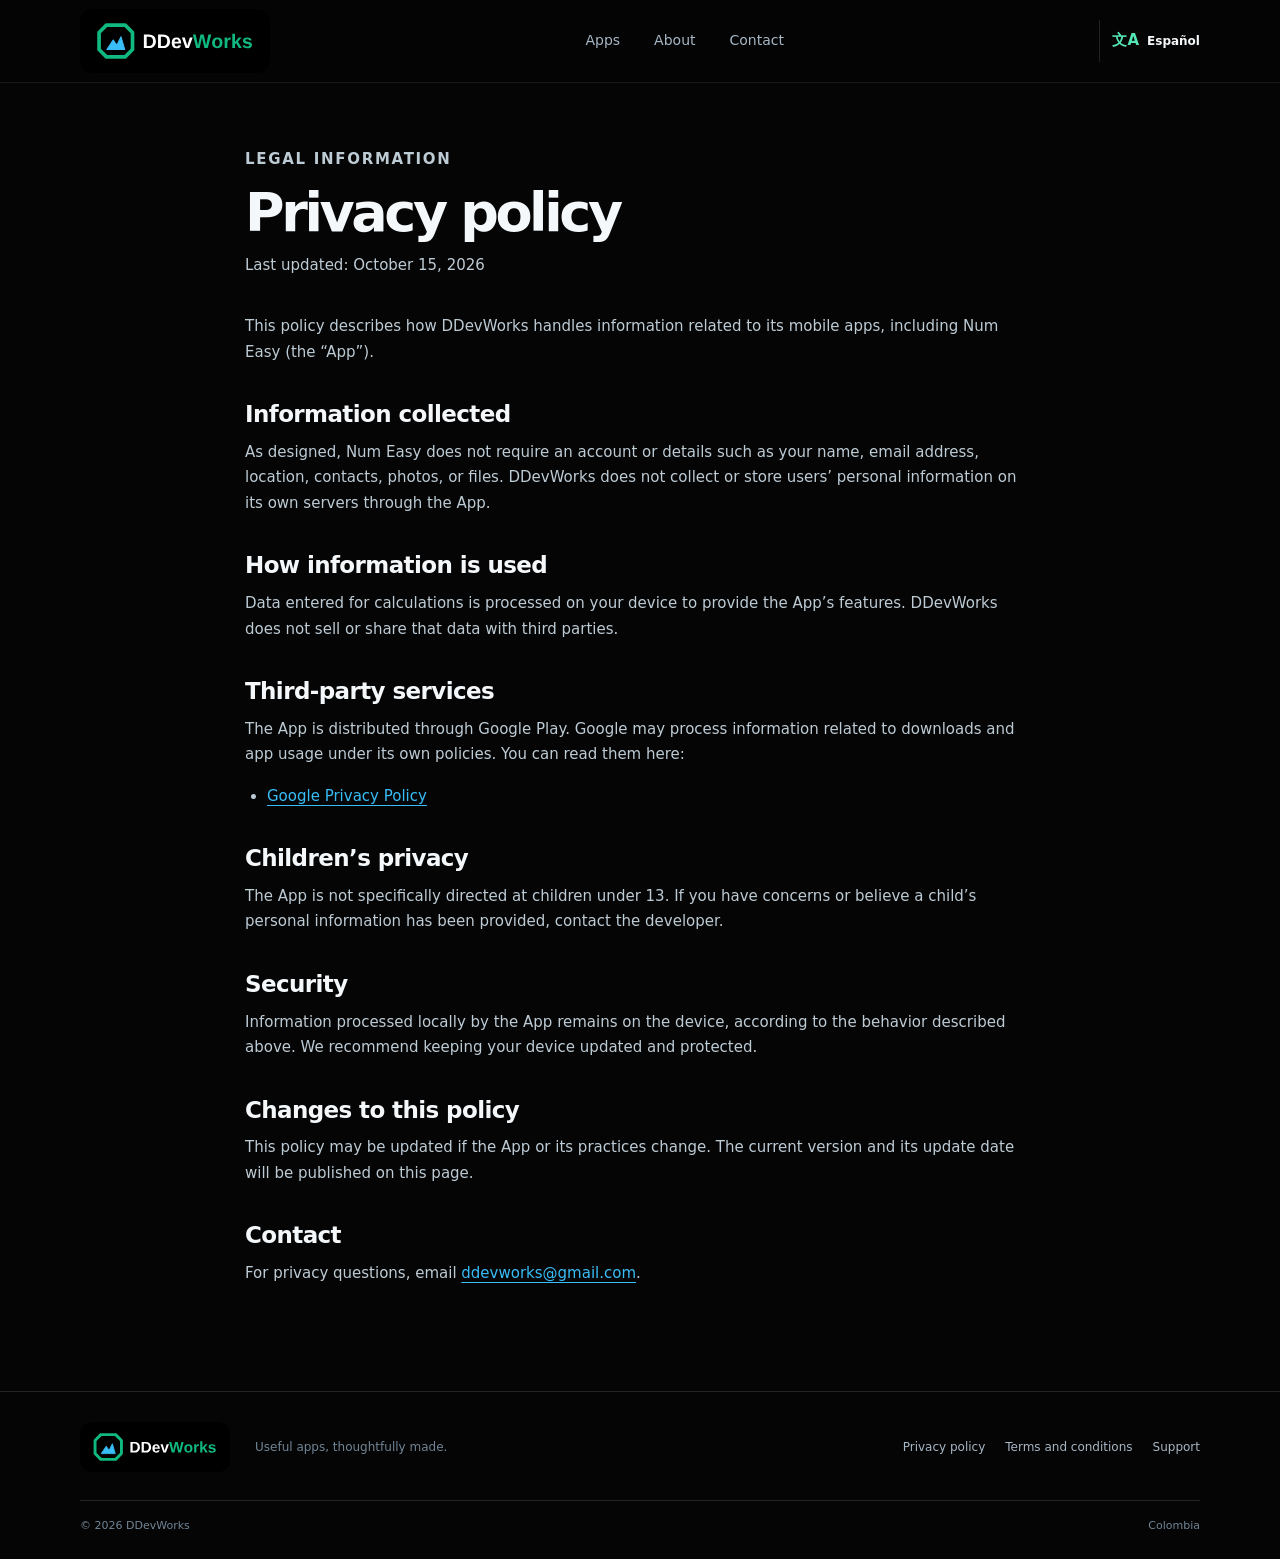
==== commit 9c0b4710: "Add files via upload" ====
--- a/privacy.html
+++ b/privacy.html
@@ -1,42 +1,29 @@
 <!doctype html>
-<html lang="es">
+<html lang="en">
 <head>
-  <meta charset="utf-8">
-  <meta name="viewport" content="width=device-width, initial-scale=1">
-  <meta name="theme-color" content="#07111b">
-  <meta name="description" content="Política de privacidad de Num Easy y DDevWorks.">
-  <title>Política de privacidad — DDevWorks</title>
-  <link rel="icon" href="assets/img/favicon.svg" type="image/svg+xml">
-  <link rel="stylesheet" href="assets/css/styles.css">
-  <script src="assets/js/main.js" defer></script>
-</head>
-<body>
-  <a class="skip-link" href="#contenido">Saltar al contenido</a>
+  <meta charset="utf-8"><meta name="viewport" content="width=device-width, initial-scale=1"><meta name="theme-color" content="#050505">
+  <meta name="description" content="Num Easy and DDevWorks privacy policy." data-i18n-content="privacy.metaDescription"><title data-i18n="privacy.metaTitle">Privacy policy — DDevWorks</title>
+  <link rel="icon" href="assets/img/favicon.svg" type="image/svg+xml"><link rel="stylesheet" href="assets/css/styles.css"><script src="assets/js/main.js" defer></script>
+</head><body>
+  <a class="skip-link" href="#contenido" data-i18n="a11y.skip">Skip to content</a>
   <header class="site-header"><div class="container header-inner">
-    <a class="brand" href="index.html" aria-label="DDevWorks, inicio"><img class="brand-logo" src="assets/img/ddevworks-logo-completo-negro-puro.svg" alt="DDevWorks"></a>
-    <button class="menu-toggle" type="button" aria-expanded="false" aria-controls="site-nav"><span class="sr-only">Abrir menú</span><span class="menu-lines" aria-hidden="true"></span></button>
-    <nav class="site-nav" id="site-nav" aria-label="Navegación principal"><a href="index.html#aplicaciones">Aplicaciones</a><a href="index.html#acerca">Acerca de</a><a href="index.html#contacto">Contacto</a></nav>
+    <a class="brand" href="index.html" aria-label="DDevWorks, home" data-i18n-aria="a11y.home"><img class="brand-logo" src="assets/img/ddevworks-logo-completo-negro-puro.svg" alt="DDevWorks"></a>
+    <button class="menu-toggle" type="button" aria-expanded="false" aria-controls="site-nav" aria-label="Open menu" data-i18n-aria="a11y.openMenu"><span class="sr-only" data-i18n="a11y.openMenu">Open menu</span><span class="menu-lines" aria-hidden="true"></span></button>
+    <nav class="site-nav" id="site-nav" aria-label="Main navigation" data-i18n-aria="a11y.mainNav"><a href="index.html#aplicaciones" data-i18n="nav.apps">Apps</a><a href="index.html#acerca" data-i18n="nav.about">About</a><a href="index.html#contacto" data-i18n="nav.contact">Contact</a></nav>
+    <button class="language-toggle" type="button" data-language-toggle aria-label="Cambiar idioma a español" data-i18n-aria="language.switchToSpanish"><span aria-hidden="true">文A</span><span data-language-label>Español</span></button>
   </div></header>
   <main id="contenido" class="page-main"><div class="container"><article class="legal-article">
-    <p class="eyebrow">INFORMACIÓN LEGAL</p><h1>Política de privacidad</h1>
-    <p class="legal-date">Última actualización: 15 de octubre de 2026</p>
-    <p>Esta política describe cómo DDevWorks trata la información relacionada con sus aplicaciones móviles, incluida Num Easy (la “Aplicación”).</p>
-    <h2>Información que se recopila</h2>
-    <p>Según el funcionamiento previsto de Num Easy, no es necesario crear una cuenta ni proporcionar datos como nombre, correo electrónico, ubicación, contactos, fotos o archivos. DDevWorks no recopila ni almacena en servidores propios información personal de los usuarios a través de la Aplicación.</p>
-    <h2>Uso de la información</h2>
-    <p>Los datos que se introducen para realizar cálculos se procesan en el dispositivo con el fin de ofrecer las funciones de la Aplicación. No se venden ni se comparten por DDevWorks con terceros.</p>
-    <h2>Servicios de terceros</h2>
-    <p>La Aplicación se distribuye mediante Google Play. Google puede tratar información relacionada con la descarga y el uso de aplicaciones conforme a sus propias políticas. Puedes consultarlas aquí:</p>
-    <ul><li><a href="https://policies.google.com/privacy" target="_blank" rel="noopener noreferrer">Política de privacidad de Google</a></li></ul>
-    <h2>Privacidad de menores</h2>
-    <p>La Aplicación no está dirigida específicamente a menores de 13 años. Si tienes dudas o consideras que se ha proporcionado información personal de un menor, ponte en contacto con el desarrollador.</p>
-    <h2>Seguridad</h2>
-    <p>La información que procesa localmente la Aplicación permanece en el dispositivo, de acuerdo con el funcionamiento descrito. Se recomienda mantener el dispositivo actualizado y protegido.</p>
-    <h2>Cambios en esta política</h2>
-    <p>Esta política puede actualizarse cuando cambien la Aplicación o sus prácticas. La versión vigente se publicará en esta página con su fecha de actualización.</p>
-    <h2>Contacto</h2>
-    <p>Si tienes preguntas sobre privacidad, puedes escribir a <a href="mailto:ddevworks@gmail.com">ddevworks@gmail.com</a>.</p>
+    <p class="eyebrow" data-i18n="privacy.eyebrow">LEGAL INFORMATION</p><h1 data-i18n="privacy.title">Privacy policy</h1>
+    <p class="legal-date" data-i18n="privacy.date">Last updated: October 15, 2026</p>
+    <p data-i18n="privacy.intro">This policy describes how DDevWorks handles information related to its mobile apps, including Num Easy (the “App”).</p>
+    <h2 data-i18n="privacy.h1">Information collected</h2><p data-i18n="privacy.p1">As designed, Num Easy does not require an account or details such as your name, email address, location, contacts, photos, or files. DDevWorks does not collect or store users’ personal information on its own servers through the App.</p>
+    <h2 data-i18n="privacy.h2">How information is used</h2><p data-i18n="privacy.p2">Data entered for calculations is processed on your device to provide the App’s features. DDevWorks does not sell or share that data with third parties.</p>
+    <h2 data-i18n="privacy.h3">Third-party services</h2><p data-i18n="privacy.p3">The App is distributed through Google Play. Google may process information related to downloads and app usage under its own policies. You can read them here:</p>
+    <ul><li><a href="https://policies.google.com/privacy" target="_blank" rel="noopener noreferrer" data-i18n="privacy.google">Google Privacy Policy</a></li></ul>
+    <h2 data-i18n="privacy.h4">Children’s privacy</h2><p data-i18n="privacy.p4">The App is not specifically directed at children under 13. If you have concerns or believe a child’s personal information has been provided, contact the developer.</p>
+    <h2 data-i18n="privacy.h5">Security</h2><p data-i18n="privacy.p5">Information processed locally by the App remains on the device, according to the behavior described above. We recommend keeping your device updated and protected.</p>
+    <h2 data-i18n="privacy.h6">Changes to this policy</h2><p data-i18n="privacy.p6">This policy may be updated if the App or its practices change. The current version and its update date will be published on this page.</p>
+    <h2 data-i18n="privacy.h7">Contact</h2><p><span data-i18n="privacy.p7">For privacy questions, email</span> <a href="mailto:ddevworks@gmail.com">ddevworks@gmail.com</a>.</p>
   </article></div></main>
-  <footer class="site-footer"><div class="container footer-main"><a class="brand footer-brand" href="index.html" aria-label="DDevWorks, inicio"><img class="brand-logo footer-logo" src="assets/img/ddevworks-logo-completo-negro-puro.svg" alt="DDevWorks"></a><p>Aplicaciones útiles, hechas con cuidado.</p><nav aria-label="Enlaces legales"><a href="privacy.html">Privacidad</a><a href="terms.html">Términos y condiciones</a><a href="mailto:ddevworks@gmail.com">Soporte</a></nav></div><div class="container footer-bottom"><span>© <span data-current-year>2026</span> DDevWorks</span><span>Colombia</span></div></footer>
-</body>
-</html>+  <footer class="site-footer"><div class="container footer-main"><a class="brand footer-brand" href="index.html" aria-label="DDevWorks, home" data-i18n-aria="a11y.home"><img class="brand-logo footer-logo" src="assets/img/ddevworks-logo-completo-negro-puro.svg" alt="DDevWorks"></a><p data-i18n="footer.tagline">Useful apps, thoughtfully made.</p><nav aria-label="Legal links" data-i18n-aria="a11y.legalNav"><a href="privacy.html" data-i18n="legal.privacy">Privacy policy</a><a href="terms.html" data-i18n="legal.terms">Terms and conditions</a><a href="mailto:ddevworks@gmail.com" data-i18n="footer.support">Support</a></nav></div><div class="container footer-bottom"><span>© <span data-current-year>2026</span> DDevWorks</span><span data-i18n="footer.country">Colombia</span></div></footer>
+</body></html>
--- a/assets/css/styles.css
+++ b/assets/css/styles.css
@@ -1,16 +1,16 @@
 :root {
   color-scheme: dark;
-  --bg: #07111b;
-  --bg-soft: #0b1824;
-  --surface: #0e1d2a;
-  --surface-raised: #122536;
+  --bg: #050505;
+  --bg-soft: #0b0b0b;
+  --surface: #111111;
+  --surface-raised: #1a1a1a;
   --text: #f4f8fb;
   --muted: #a7b7c5;
   --subtle: #718596;
   --green: #10b981;
   --green-light: #55e6b6;
   --blue: #38bdf8;
-  --line: rgba(183, 211, 230, .13);
+  --line: rgba(255, 255, 255, .12);
   --radius: 24px;
   --shadow: 0 24px 70px rgba(0, 0, 0, .24);
 }
@@ -24,7 +24,7 @@
 .skip-link { position: absolute; top: -60px; left: 16px; z-index: 100; padding: 10px 14px; background: var(--green); color: #04120d; border-radius: 8px; }
 .skip-link:focus { top: 12px; }
 .sr-only { position: absolute; width: 1px; height: 1px; padding: 0; margin: -1px; overflow: hidden; clip: rect(0,0,0,0); white-space: nowrap; border: 0; }
-.site-header { position: sticky; z-index: 20; top: 0; background: rgba(7,17,27,.84); border-bottom: 1px solid rgba(183,211,230,.08); backdrop-filter: blur(18px); }
+.site-header { position: sticky; z-index: 20; top: 0; background: rgba(5,5,5,.88); border-bottom: 1px solid rgba(255,255,255,.08); backdrop-filter: blur(18px); }
 .header-inner { min-height: 82px; display: flex; align-items: center; justify-content: space-between; gap: 24px; }
 .brand { display: inline-flex; align-items: center; gap: 11px; text-decoration: none; font-size: 20px; font-weight: 750; letter-spacing: -.7px; flex: none; }
 .brand-logo { display: block; width: clamp(150px, 18vw, 190px); height: auto; border-radius: 12px; transition: transform .25s ease, filter .25s ease; }
@@ -37,7 +37,7 @@
 .site-nav a, .site-footer nav a { color: var(--muted); font-size: 14px; text-decoration: none; transition: color .2s ease; }
 .site-nav a:hover, .site-footer nav a:hover { color: var(--green-light); }
 .menu-toggle { display: none; }
-.hero { position: relative; overflow: hidden; padding: 94px 0 100px; background: radial-gradient(ellipse at 78% 45%, rgba(16,185,129,.08), transparent 36%), radial-gradient(ellipse at 20% 20%, rgba(56,189,248,.07), transparent 34%); }
+.hero { position: relative; overflow: hidden; padding: 94px 0 100px; background: radial-gradient(ellipse at 78% 45%, rgba(16,185,129,.09), transparent 36%), radial-gradient(ellipse at 20% 20%, rgba(56,189,248,.045), transparent 34%); }
 .hero-grid { display: grid; grid-template-columns: 1.05fr .95fr; align-items: center; gap: 48px; min-height: 430px; }
 .eyebrow { display: flex; align-items: center; gap: 9px; margin: 0 0 18px; color: var(--green-light); font-size: 11px; line-height: 1.5; font-weight: 800; letter-spacing: 1.7px; }
 .eyebrow-dot, .status-dot { width: 7px; height: 7px; border-radius: 50%; background: var(--green); box-shadow: 0 0 14px rgba(16,185,129,.7); }
@@ -51,14 +51,14 @@
 .button-primary { color: #03140e; background: var(--green); box-shadow: 0 8px 24px rgba(16,185,129,.14); }
 .button-primary:hover { background: var(--green-light); }
 .button-secondary { color: var(--text); border-color: var(--line); background: rgba(255,255,255,.025); }
-.button-secondary:hover { border-color: rgba(56,189,248,.5); }
+.button-secondary:hover { border-color: rgba(56,189,248,.42); }
 .hero-note { display: flex; align-items: center; gap: 10px; margin-top: 32px; color: var(--subtle); font-size: 12px; }
 .status-dot { width: 6px; height: 6px; }
 .hero-art { min-height: 390px; display: grid; place-items: center; position: relative; isolation: isolate; }
 .art-glow { position: absolute; width: 280px; height: 280px; border-radius: 50%; background: linear-gradient(135deg, rgba(16,185,129,.16), rgba(56,189,248,.13)); filter: blur(36px); z-index: -1; }
-.orbit { position: absolute; width: 350px; height: 350px; border: 1px solid rgba(117,181,205,.15); border-radius: 50%; transform: rotate(-24deg) scaleY(.68); }
+.orbit { position: absolute; width: 350px; height: 350px; border: 1px solid rgba(255,255,255,.11); border-radius: 50%; transform: rotate(-24deg) scaleY(.68); }
 .orbit-two { width: 420px; height: 420px; transform: rotate(55deg) scaleY(.68); border-color: rgba(16,185,129,.12); }
-.logo-tile { display: flex; flex-direction: column; align-items: center; justify-content: center; gap: 18px; width: min(360px, 90%); padding: 24px; border: 1px solid rgba(182,220,235,.2); border-radius: 30px; background: linear-gradient(145deg, rgba(19,43,58,.96), rgba(9,24,35,.96)); box-shadow: var(--shadow), inset 0 1px rgba(255,255,255,.05); transform: rotate(-3deg); animation: logo-float 6s ease-in-out infinite; }
+.logo-tile { display: flex; flex-direction: column; align-items: center; justify-content: center; gap: 18px; width: min(360px, 90%); padding: 24px; border: 1px solid rgba(255,255,255,.16); border-radius: 30px; background: linear-gradient(145deg, rgba(24,24,24,.98), rgba(8,8,8,.98)); box-shadow: var(--shadow), inset 0 1px rgba(255,255,255,.05); transform: rotate(-3deg); animation: logo-float 6s ease-in-out infinite; }
 .hero-logo { display: block; width: 100%; max-width: 310px; height: auto; border-radius: 18px; box-shadow: 0 18px 55px rgba(0,0,0,.28); }
 @keyframes logo-float { 0%,100% { transform: translateY(0) rotate(-3deg); } 50% { transform: translateY(-10px) rotate(-1deg); } }
 .brand-mark-large { width: 82px; height: 82px; border-width: 6px; border-radius: 22px; box-shadow: 0 0 35px rgba(16,185,129,.13); }
@@ -66,20 +66,20 @@
 .tile-wordmark { margin-top: 20px; font-size: 25px; font-weight: 800; letter-spacing: -1px; }
 .tile-wordmark span { color: var(--green-light); }
 .logo-tile p { margin: 0; color: var(--subtle); font-size: 12px; text-align: center; letter-spacing: .04em; }
-.float-chip { position: absolute; display: inline-flex; align-items: center; gap: 8px; padding: 10px 13px; color: #dce9f0; border: 1px solid rgba(181,214,230,.16); border-radius: 12px; background: #102331; box-shadow: 0 12px 35px rgba(0,0,0,.18); font-size: 12px; font-weight: 650; }
+.float-chip { position: absolute; display: inline-flex; align-items: center; gap: 8px; padding: 10px 13px; color: #dce9f0; border: 1px solid rgba(255,255,255,.14); border-radius: 12px; background: #171717; box-shadow: 0 12px 35px rgba(0,0,0,.18); font-size: 12px; font-weight: 650; }
 .float-chip span { color: var(--blue); font-size: 17px; }
 .chip-code { top: 48px; left: 2px; transform: rotate(-5deg); }
 .chip-mobile { right: 0; bottom: 54px; transform: rotate(5deg); }
 .chip-spark { top: 65px; right: 38px; color: var(--green-light); font-size: 26px; border: 0; background: transparent; box-shadow: none; }
 .section { padding: 90px 0; border-top: 1px solid var(--line); }
-.apps-section { background: linear-gradient(180deg, rgba(12,29,42,.56), transparent); }
+.apps-section { background: linear-gradient(180deg, rgba(255,255,255,.018), transparent); }
 .section-heading { display: flex; align-items: end; justify-content: space-between; gap: 30px; margin-bottom: 32px; }
 .section-heading .eyebrow { margin-bottom: 9px; }
 h2 { margin-bottom: 0; font-size: clamp(30px, 4vw, 42px); line-height: 1.16; letter-spacing: -1.7px; }
 .section-heading > p { max-width: 390px; margin-bottom: 4px; color: var(--muted); font-size: 14px; }
 .app-card { display: grid; grid-template-columns: .78fr 1.22fr; overflow: hidden; border: 1px solid var(--line); border-radius: var(--radius); background: var(--surface); box-shadow: var(--shadow); }
-.app-visual { display: flex; flex-direction: column; align-items: center; justify-content: center; min-height: 330px; gap: 25px; background: radial-gradient(circle at 50% 40%, rgba(16,185,129,.15), transparent 45%), linear-gradient(145deg, #102b37, #0b1926); border-right: 1px solid var(--line); }
-.num-icon { position: relative; display: grid; place-items: center; width: 130px; height: 130px; border: 3px solid var(--green); border-radius: 33px; background: #091a25; box-shadow: 0 16px 50px rgba(0,0,0,.25), 0 0 40px rgba(16,185,129,.08); }
+.app-visual { display: flex; flex-direction: column; align-items: center; justify-content: center; min-height: 330px; gap: 25px; background: radial-gradient(circle at 50% 40%, rgba(16,185,129,.15), transparent 45%), linear-gradient(145deg, #171717, #090909); border-right: 1px solid var(--line); }
+.num-icon { position: relative; display: grid; place-items: center; width: 130px; height: 130px; border: 3px solid var(--green); border-radius: 33px; background: #080808; box-shadow: 0 16px 50px rgba(0,0,0,.25), 0 0 40px rgba(16,185,129,.08); }
 .num-symbol { font-size: 32px; font-weight: 850; letter-spacing: -2px; }
 .num-symbol span { color: var(--blue); }
 .num-orbit { position: absolute; inset: -13px; border: 1px dashed rgba(56,189,248,.35); border-radius: 40px; transform: rotate(12deg); }
@@ -102,7 +102,7 @@
 .about-copy strong { color: var(--text); }
 .about-copy .text-link { display: inline-block; margin-top: 6px; }
 .contact-section { padding: 10px 0 90px; }
-.contact-panel { display: flex; align-items: center; gap: 25px; padding: 36px 40px; border: 1px solid rgba(56,189,248,.2); border-radius: var(--radius); background: radial-gradient(ellipse at 0 0, rgba(16,185,129,.12), transparent 50%), var(--surface); }
+.contact-panel { display: flex; align-items: center; gap: 25px; padding: 36px 40px; border: 1px solid rgba(56,189,248,.18); border-radius: var(--radius); background: radial-gradient(ellipse at 0 0, rgba(16,185,129,.09), transparent 50%), var(--surface); }
 .contact-icon { display: grid; place-items: center; width: 55px; height: 55px; flex: none; border: 1px solid rgba(16,185,129,.25); border-radius: 16px; color: var(--green-light); background: rgba(16,185,129,.08); font-size: 24px; }
 .contact-copy { flex: 1; }
 .contact-copy .eyebrow { margin-bottom: 6px; }
@@ -151,7 +151,7 @@
   .menu-lines::before, .menu-lines::after { position: absolute; left: 0; content: ""; }
   .menu-lines::before { top: -6px; }
   .menu-lines::after { top: 6px; }
-  .site-nav { position: absolute; top: calc(100% + 1px); left: 0; right: 0; display: none; flex-direction: column; align-items: stretch; gap: 0; padding: 8px 18px 16px; border-bottom: 1px solid var(--line); background: #091722; }
+  .site-nav { position: absolute; top: calc(100% + 1px); left: 0; right: 0; display: none; flex-direction: column; align-items: stretch; gap: 0; padding: 8px 18px 16px; border-bottom: 1px solid var(--line); background: #080808; }
   .site-nav.is-open { display: flex; }
   .site-nav a { padding: 12px 4px; }
   .hero { padding: 58px 0 40px; }
@@ -195,3 +195,30 @@
 .js-reveal.is-visible { opacity: 1; transform: translateY(0); }
 @media (max-width: 560px) { .brand-logo { width: 148px; } .footer-logo { width: 145px; } .logo-tile { width: min(320px, 94%); } }
 @media (prefers-reduced-motion: reduce) { .logo-tile { animation: none; } .js-reveal { opacity: 1; transform: none; transition: none; } }
+
+/* Identidad de marca: negro, verde y cian; sin fondos azulados. */
+.about-note { margin: 6px 0 0; padding-left: 14px; border-left: 2px solid var(--green); color: var(--subtle); font-size: 13px; }
+.num-easy-logo { display: block; width: 100%; height: 100%; object-fit: contain; padding: 10px; border-radius: 26px; }
+.num-icon:has(.num-easy-logo:not([hidden])) { overflow: hidden; }
+.num-icon:has(.num-easy-logo:not([hidden])) .num-orbit { pointer-events: none; }
+
+
+/* Language selector: a simple, flat control that stays visible on every page. */
+.header-inner { gap: 22px; }
+.language-toggle { display: inline-flex; align-items: center; justify-content: center; gap: 8px; flex: none; padding: 8px 0 8px 12px; border: 0; border-left: 1px solid var(--line); border-radius: 0; color: var(--text); background: transparent; font: inherit; font-size: 12px; font-weight: 700; cursor: pointer; transition: color .2s ease; }
+.language-toggle [aria-hidden="true"] { color: var(--green-light); font-size: 15px; }
+.language-toggle:hover { color: var(--green-light); }
+.language-toggle:focus-visible { outline: 2px solid var(--green); outline-offset: 5px; }
+@media (max-width: 620px) {
+  .header-inner { gap: 12px; }
+  .site-nav { top: calc(100% + 1px); }
+  .language-toggle { margin-left: auto; padding: 8px 0 8px 10px; font-size: 11px; }
+  .menu-toggle { flex: none; }
+}
+
+@media (max-width: 380px) {
+  .header-inner { gap: 8px; }
+  .brand-logo { width: 112px; }
+  .language-toggle { gap: 5px; padding-left: 7px; font-size: 10px; }
+  .menu-toggle { width: 39px; height: 39px; }
+}
